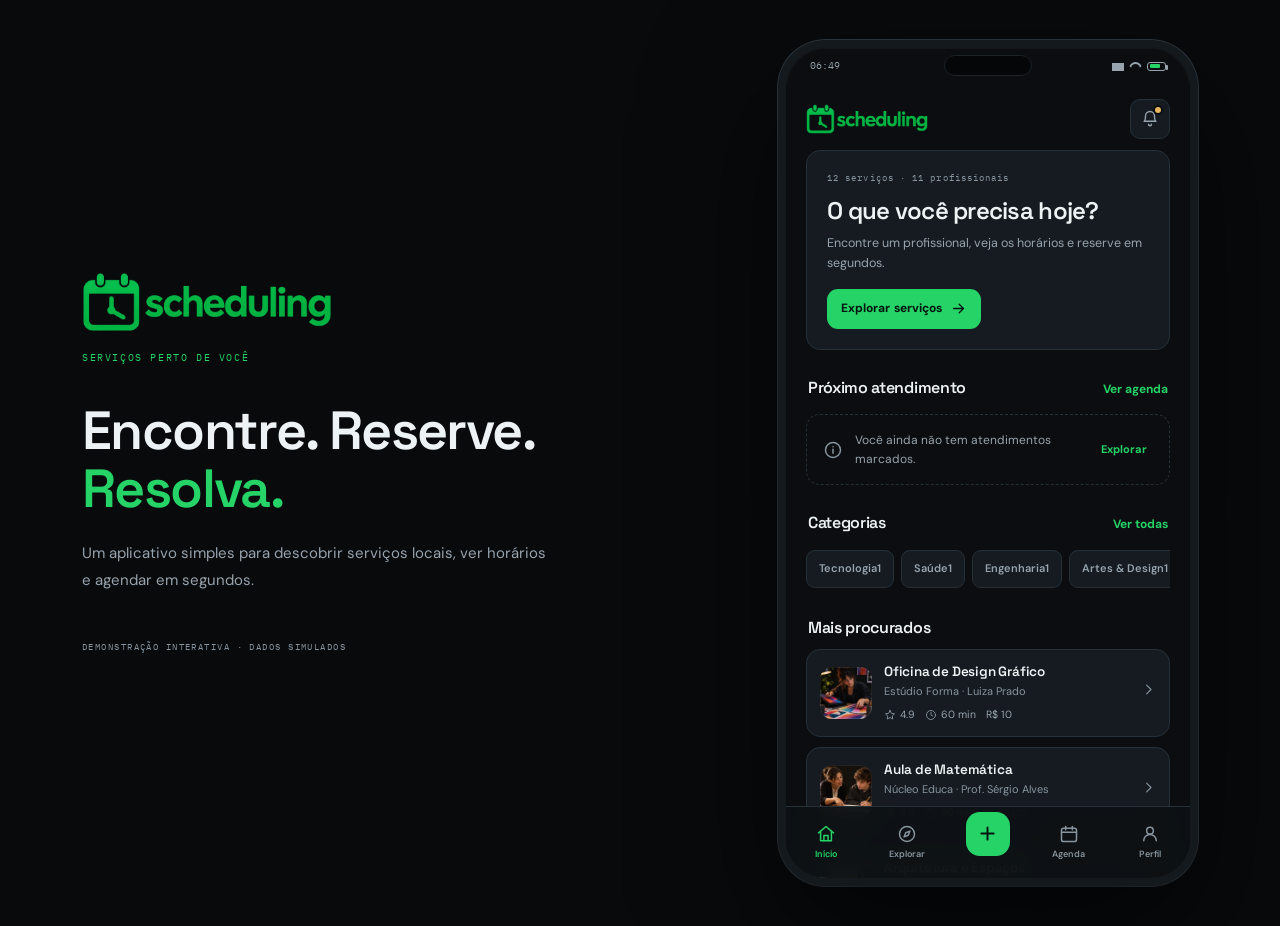
==== index.html @ ecc4379f "App Vila/scheduling: demo interativa de agendamento" ====
<!DOCTYPE html>
<html lang="pt-BR">
<head>
  <meta charset="UTF-8" />
  <meta name="viewport" content="width=device-width, initial-scale=1, viewport-fit=cover" />
  <meta name="theme-color" content="#0b0d10" />
  <meta name="description" content="Vila — encontre serviços perto de você e reserve um horário." />
  <title>Vila · Serviços perto de você</title>
  <link rel="icon" type="image/png" href="assets/logo-scheduling-icon.png" />
  <link rel="preconnect" href="https://fonts.googleapis.com" />
  <link rel="preconnect" href="https://fonts.gstatic.com" crossorigin />
  <link href="https://fonts.googleapis.com/css2?family=DM+Sans:wght@400;500;600;700&family=IBM+Plex+Mono:wght@400;500;600&family=Space+Grotesk:wght@500;600;700&display=swap" rel="stylesheet" />
  <link rel="stylesheet" href="styles.css" />
</head>
<body>

  <svg class="sprite" aria-hidden="true" xmlns="http://www.w3.org/2000/svg">
    <symbol id="i-home" viewBox="0 0 24 24"><path d="M3 10.6 12 3l9 7.6"/><path d="M5.5 9.4V20h13V9.4"/><path d="M9.5 20v-6.2h5V20"/></symbol>
    <symbol id="i-compass" viewBox="0 0 24 24"><circle cx="12" cy="12" r="9"/><path d="m15.5 8.5-2 5-5 2 2-5 5-2Z"/></symbol>
    <symbol id="i-calendar" viewBox="0 0 24 24"><rect x="3" y="5" width="18" height="16" rx="2.5"/><path d="M8 3v4M16 3v4M3 10h18"/></symbol>
    <symbol id="i-user" viewBox="0 0 24 24"><circle cx="12" cy="8" r="4"/><path d="M4.5 20a7.5 7.5 0 0 1 15 0"/></symbol>
    <symbol id="i-plus" viewBox="0 0 24 24"><path d="M12 5v14M5 12h14"/></symbol>
    <symbol id="i-search" viewBox="0 0 24 24"><circle cx="11" cy="11" r="7"/><path d="m20 20-3.6-3.6"/></symbol>
    <symbol id="i-bell" viewBox="0 0 24 24"><path d="M18 8a6 6 0 0 0-12 0c0 6-2 7-2 7h16s-2-1-2-7"/><path d="M10 19a2 2 0 0 0 4 0"/></symbol>
    <symbol id="i-back" viewBox="0 0 24 24"><path d="m15 5-7 7 7 7"/></symbol>
    <symbol id="i-chevron" viewBox="0 0 24 24"><path d="m9 5 7 7-7 7"/></symbol>
    <symbol id="i-star" viewBox="0 0 24 24"><path d="m12 3 2.8 5.6 6.2.9-4.5 4.4 1 6.1-5.5-2.9-5.5 2.9 1-6.1L3 9.5l6.2-.9L12 3Z"/></symbol>
    <symbol id="i-clock" viewBox="0 0 24 24"><circle cx="12" cy="12" r="9"/><path d="M12 7v5l3.5 2"/></symbol>
    <symbol id="i-pin" viewBox="0 0 24 24"><path d="M20 10c0 5-8 11-8 11S4 15 4 10a8 8 0 1 1 16 0Z"/><circle cx="12" cy="10" r="2.5"/></symbol>
    <symbol id="i-check" viewBox="0 0 24 24"><path d="m5 12.5 4.5 4.5L19 7"/></symbol>
    <symbol id="i-x" viewBox="0 0 24 24"><path d="M6 6l12 12M18 6 6 18"/></symbol>
    <symbol id="i-sparkles" viewBox="0 0 24 24"><path d="m12 3 1.7 4.6L18 9.3l-4.3 1.7L12 15.6l-1.7-4.6L6 9.3l4.3-1.7L12 3Z"/><path d="m19 15 .8 2.2L22 18l-2.2.8L19 21l-.8-2.2L16 18l2.2-.8L19 15Z"/></symbol>
    <symbol id="i-code" viewBox="0 0 24 24"><path d="m9 7-5 5 5 5M15 7l5 5-5 5M13 4l-2 16"/></symbol>
    <symbol id="i-heart" viewBox="0 0 24 24"><path d="M20.4 8.6c0 4.2-8.4 10-8.4 10s-8.4-5.8-8.4-10a4.6 4.6 0 0 1 8.4-2.6 4.6 4.6 0 0 1 8.4 2.6Z"/></symbol>
    <symbol id="i-palette" viewBox="0 0 24 24"><path d="M12 3a9 9 0 1 0 0 18h1.5a2 2 0 0 0 1.4-3.4 2 2 0 0 1 1.4-3.4H19a2 2 0 0 0 2-2A9 9 0 0 0 12 3Z"/><circle cx="7.5" cy="11" r="1"/><circle cx="10" cy="7.5" r="1"/><circle cx="15" cy="8" r="1"/></symbol>
    <symbol id="i-briefcase" viewBox="0 0 24 24"><rect x="3" y="7" width="18" height="13" rx="2"/><path d="M9 7V5a2 2 0 0 1 2-2h2a2 2 0 0 1 2 2v2M3 12h18"/></symbol>
    <symbol id="i-book" viewBox="0 0 24 24"><path d="M4 5a2 2 0 0 1 2-2h13v16H6a2 2 0 0 0-2 2V5Z"/><path d="M8 7h7M8 11h5"/></symbol>
    <symbol id="i-mic" viewBox="0 0 24 24"><rect x="9" y="3" width="6" height="11" rx="3"/><path d="M5.5 11.5a6.5 6.5 0 0 0 13 0M12 18v3M9 21h6"/></symbol>
    <symbol id="i-tools" viewBox="0 0 24 24"><path d="M14.5 6.5a4 4 0 0 0 5 5L21 9l-3-3 2-2-2.5-1.5-3 4Z"/><path d="M9.5 17.5a4 4 0 0 1-5-5L3 15l3 3-2 2 2.5 1.5 3-4Z"/><path d="m6 18 12-12"/></symbol>
    <symbol id="i-trash" viewBox="0 0 24 24"><path d="M4 7h16M9 7V4h6v3M6 7l1 13h10l1-13M10 11v6M14 11v6"/></symbol>
    <symbol id="i-edit" viewBox="0 0 24 24"><path d="M4 20h4l11-11-4-4L4 16v4Z"/><path d="m14 6 4 4"/></symbol>
    <symbol id="i-phone" viewBox="0 0 24 24"><path d="M6 3h3l2 5-2.5 1.5a12 12 0 0 0 6 6L16 13l5 2v3a2 2 0 0 1-2 2A16 16 0 0 1 4 5a2 2 0 0 1 2-2Z"/></symbol>
    <symbol id="i-shield" viewBox="0 0 24 24"><path d="M12 3 5 6v5c0 4.5 3 8 7 10 4-2 7-5.5 7-10V6l-7-3Z"/><path d="m9 12 2 2 4-4"/></symbol>
    <symbol id="i-help" viewBox="0 0 24 24"><circle cx="12" cy="12" r="9"/><path d="M9.5 9a2.5 2.5 0 1 1 4 2c-.9.7-1.5 1.2-1.5 2.5"/><path d="M12 17h.01"/></symbol>
    <symbol id="i-refresh" viewBox="0 0 24 24"><path d="M20 11a8 8 0 1 0-2 6"/><path d="M20 4v7h-7"/></symbol>
    <symbol id="i-copy" viewBox="0 0 24 24"><rect x="8" y="8" width="12" height="12" rx="2"/><path d="M16 8V6a2 2 0 0 0-2-2H6a2 2 0 0 0-2 2v8a2 2 0 0 0 2 2h2"/></symbol>
    <symbol id="i-info" viewBox="0 0 24 24"><circle cx="12" cy="12" r="9"/><path d="M12 11v5M12 8h.01"/></symbol>
    <symbol id="i-filter" viewBox="0 0 24 24"><path d="M4 6h16M7 12h10M10 18h4"/></symbol>
    <symbol id="i-arrow" viewBox="0 0 24 24"><path d="M5 12h14M13 6l6 6-6 6"/></symbol>
    <symbol id="i-wallet" viewBox="0 0 24 24"><rect x="3" y="6" width="18" height="14" rx="2.5"/><path d="M3 10h18M16 15h2"/></symbol>
    <symbol id="i-users" viewBox="0 0 24 24"><circle cx="9" cy="8" r="3.5"/><path d="M2.5 19a6.5 6.5 0 0 1 13 0"/><path d="M16 5.5a3.5 3.5 0 0 1 0 7M17 14a6 6 0 0 1 4.5 5"/></symbol>
    <symbol id="i-mail" viewBox="0 0 24 24"><rect x="3" y="5" width="18" height="14" rx="2"/><path d="m3 7 9 6 9-6"/></symbol>
    <symbol id="i-download" viewBox="0 0 24 24"><path d="M12 3v12M7 11l5 5 5-5M4 20h16"/></symbol>
  </svg>

  <div class="stage">
    <aside class="brand-panel">
      <div class="brand-top">
        <img class="brand-logo-img" src="assets/logo-scheduling.webp" alt="scheduling" width="1413" height="340" />
        <span class="mono brand-kicker">SERVIÇOS PERTO DE VOCÊ</span>
      </div>
      <h1>Encontre. Reserve.<br /><em>Resolva.</em></h1>
      <p class="brand-lead">Um aplicativo simples para descobrir serviços locais, ver horários e agendar em segundos.</p>
      <div class="brand-foot mono">DEMONSTRAÇÃO INTERATIVA · DADOS SIMULADOS</div>
    </aside>

    <div class="device" id="device">
      <div class="statusbar" aria-hidden="true">
        <span id="clock">19:02</span>
        <div class="island"></div>
        <span class="status-icons"><i class="sig"></i><i class="wifi"></i><i class="batt"></i></span>
      </div>

      <div class="screen-host" id="screenHost">

        <!-- HOME -->
        <section class="screen active" data-screen="home">
          <div class="appbar">
            <img class="appbar-logo" src="assets/logo-scheduling.webp" alt="scheduling" width="1413" height="340" />
            <button class="icon-btn" data-go="notifications" type="button" aria-label="Notificações"><svg class="ic" aria-hidden="true"><use href="#i-bell"/></svg><i class="dot" id="notifDot"></i></button>
          </div>
          <div class="screen-body">
            <div class="hero-card">
              <span class="hero-eyebrow mono" id="homeSummary">26 serviços · 14 empresas</span>
              <h2>O que você precisa hoje?</h2>
              <p>Encontre um profissional, veja os horários e reserve em segundos.</p>
              <button class="btn btn-primary" data-tab="explore" type="button">Explorar serviços <svg class="ic" aria-hidden="true"><use href="#i-arrow"/></svg></button>
            </div>

            <div class="section-head"><h3>Próximo atendimento</h3><button class="link" data-tab="bookings" type="button">Ver agenda</button></div>
            <div id="homeNext"></div>

            <div class="section-head"><h3>Categorias</h3><button class="link" data-tab="explore" type="button">Ver todas</button></div>
            <div class="category-scroll" id="homeCategories"></div>

            <div class="section-head"><h3>Mais procurados</h3></div>
            <div class="card-list" id="homeFeatured"></div>
          </div>
        </section>

        <!-- EXPLORE -->
        <section class="screen" data-screen="explore">
          <div class="appbar appbar--plain">
            <div><small class="appbar-kicker mono">VILA</small><h2 class="appbar-title">Explorar serviços</h2></div>
            <button class="icon-btn" data-go="notifications" type="button" aria-label="Notificações"><svg class="ic" aria-hidden="true"><use href="#i-bell"/></svg><i class="dot" id="notifDot2"></i></button>
          </div>
          <div class="screen-body">
            <label class="searchbar"><svg class="ic" aria-hidden="true"><use href="#i-search"/></svg><input id="exploreSearch" type="search" placeholder="Buscar serviço, empresa ou profissional" autocomplete="off" aria-label="Buscar serviços" /></label>
            <div class="segmented" id="exploreSegment" role="tablist" aria-label="Tipo de serviço">
              <button class="seg active" data-mine="false" type="button" role="tab">Todos</button>
              <button class="seg" data-mine="true" type="button" role="tab">Meus serviços</button>
            </div>
            <div class="chips" id="exploreChips"></div>
            <div class="result-label mono" id="exploreCount">15 RESULTADOS</div>
            <div class="card-list" id="exploreResults"></div>
          </div>
        </section>

        <!-- DETAIL -->
        <section class="screen" data-screen="detail">
          <div class="appbar appbar--back">
            <button class="back-btn" data-back type="button" aria-label="Voltar"><svg class="ic" aria-hidden="true"><use href="#i-back"/></svg></button>
            <span class="appbar-title">Detalhes do serviço</span>
          </div>
          <div class="screen-body" id="detailBody"></div>
          <div class="screen-footer" id="detailFooter"></div>
        </section>

        <!-- BOOKING -->
        <section class="screen" data-screen="booking">
          <div class="appbar appbar--back">
            <button class="back-btn" data-back type="button" aria-label="Voltar"><svg class="ic" aria-hidden="true"><use href="#i-back"/></svg></button>
            <span class="appbar-title">Agendar atendimento</span>
          </div>
          <div class="screen-body" id="bookingBody"></div>
          <div class="screen-footer"><button class="btn btn-primary btn-block" id="confirmBookingBtn" type="button" disabled>Confirmar agendamento</button></div>
        </section>

        <!-- SUCCESS -->
        <section class="screen" data-screen="success">
          <div class="screen-body center-body" id="successBody"></div>
        </section>

        <!-- BOOKINGS -->
        <section class="screen" data-screen="bookings">
          <div class="appbar appbar--plain">
            <div><small class="appbar-kicker mono">SUA PROGRAMAÇÃO</small><h2 class="appbar-title">Minha agenda</h2></div>
            <span class="count-pill" id="bookingsCount">0</span>
          </div>
          <div class="screen-body">
            <div class="segmented" id="bookingSegment" role="tablist" aria-label="Status dos agendamentos">
              <button class="seg active" data-status="upcoming" type="button" role="tab">Próximos</button>
              <button class="seg" data-status="past" type="button" role="tab">Histórico</button>
            </div>
            <div id="bookingsList"></div>
          </div>
        </section>

        <!-- CREATE -->
        <section class="screen" data-screen="create">
          <div class="appbar appbar--back">
            <button class="back-btn" id="createBack" type="button" aria-label="Voltar"><svg class="ic" aria-hidden="true"><use href="#i-back"/></svg></button>
            <span class="appbar-title">Cadastrar serviço</span>
          </div>
          <div class="step-progress"><i id="createProgress"></i></div>
          <div class="screen-body" id="createBody"></div>
          <div class="screen-footer" id="createFooter"></div>
        </section>

        <!-- PROFILE -->
        <section class="screen" data-screen="profile">
          <div class="appbar appbar--plain">
            <div><small class="appbar-kicker mono">MINHA CONTA</small><h2 class="appbar-title">Perfil</h2></div>
            <button class="icon-btn" data-go="notifications" type="button" aria-label="Notificações"><svg class="ic" aria-hidden="true"><use href="#i-bell"/></svg><i class="dot" id="notifDot3"></i></button>
          </div>
          <div class="screen-body" id="profileBody"></div>
        </section>

        <!-- NOTIFICATIONS -->
        <section class="screen" data-screen="notifications">
          <div class="appbar appbar--back">
            <button class="back-btn" data-back type="button" aria-label="Voltar"><svg class="ic" aria-hidden="true"><use href="#i-back"/></svg></button>
            <span class="appbar-title">Notificações</span>
            <button class="text-btn" id="markRead" type="button">Ler todas</button>
          </div>
          <div class="screen-body" id="notificationsBody"></div>
        </section>

        <!-- HELP -->
        <section class="screen" data-screen="help">
          <div class="appbar appbar--back">
            <button class="back-btn" data-back type="button" aria-label="Voltar"><svg class="ic" aria-hidden="true"><use href="#i-back"/></svg></button>
            <span class="appbar-title">Central de ajuda</span>
          </div>
          <div class="screen-body">
            <div class="help-hero"><span class="help-ic"><svg class="ic" aria-hidden="true"><use href="#i-help"/></svg></span><h3>Como podemos ajudar?</h3><p>Respostas rápidas para as dúvidas mais comuns sobre o app.</p></div>
            <div class="faq">
              <details open><summary>Como faço para agendar um horário?</summary><p>Abra um serviço em Explorar, toque em “Escolher horário”, selecione o dia e o horário desejado e confirme com seu nome e telefone.</p></details>
              <details><summary>Posso cancelar um agendamento?</summary><p>Sim. Vá em Minha agenda, encontre o atendimento e toque em “Cancelar”. A vaga volta a ficar disponível na hora.</p></details>
              <details><summary>Como cadastro um serviço?</summary><p>Toque no botão “+” na barra inferior, preencha os dados do serviço, escolha os dias e horários e publique. Ele aparecerá em “Meus serviços”.</p></details>
              <details><summary>Preciso de internet para usar o app?</summary><p>Esta é uma demonstração local. Seus agendamentos e serviços ficam salvos neste navegador, sem precisar de conexão ou conta.</p></details>
              <details><summary>O código de confirmação serve para quê?</summary><p>Apresente o código ao profissional no dia do atendimento. Você também pode copiá-lo na tela de confirmação.</p></details>
            </div>
          </div>
        </section>

      </div>

      <nav class="tabbar" id="tabbar" aria-label="Navegação principal">
        <button class="tab active" data-tab="home" type="button"><svg class="ic" aria-hidden="true"><use href="#i-home"/></svg><span>Início</span></button>
        <button class="tab" data-tab="explore" type="button"><svg class="ic" aria-hidden="true"><use href="#i-compass"/></svg><span>Explorar</span></button>
        <button class="tab tab-add" data-go="create" type="button" aria-label="Cadastrar serviço"><span class="add-circle"><svg class="ic" aria-hidden="true"><use href="#i-plus"/></svg></span></button>
        <button class="tab" data-tab="bookings" type="button"><svg class="ic" aria-hidden="true"><use href="#i-calendar"/></svg><span>Agenda</span><i class="tab-badge" id="tabBadge" role="status" aria-atomic="true" hidden><span class="sr-only" id="tabBadgeText"></span></i></button>
        <button class="tab" data-tab="profile" type="button"><svg class="ic" aria-hidden="true"><use href="#i-user"/></svg><span>Perfil</span></button>
      </nav>

      <div class="toast-stack" id="toastStack" aria-live="polite"></div>

      <div class="sheet-backdrop" id="sheetBackdrop" hidden></div>
      <div class="confirm-sheet" id="confirmSheet" hidden>
        <div class="sheet-handle"></div>
        <h3 id="confirmTitle">Tem certeza?</h3>
        <p id="confirmMessage"></p>
        <div class="sheet-actions"><button class="btn btn-quiet" id="confirmCancel" type="button">Cancelar</button><button class="btn btn-danger" id="confirmOk" type="button">Confirmar</button></div>
      </div>

    </div>
  </div>

  <script src="app.js"></script>
</body>
</html>
---- styles.css ----
/* ============================================================
   VILA — app de serviços e agendamentos
   ============================================================ */

:root {
  --bg: #0b0d10;
  --bg-2: #101419;
  --surface: #151b21;
  --surface-2: #1b232b;
  --surface-3: #232d36;
  --line: #263039;
  --line-soft: rgba(255, 255, 255, 0.06);
  --text: #edf2f4;
  --muted: #97a3ad;
  --faint: #87949e;
  --accent: #25d366;
  --accent-dim: rgba(37, 211, 102, 0.1);
  --accent-ink: #04150f;
  --accent-2: #74a7ff;
  --amber: #e8b55e;
  --red: #ee7d75;
  --display: "Space Grotesk", "Segoe UI", sans-serif;
  --body: "DM Sans", "Segoe UI", sans-serif;
  --mono: "IBM Plex Mono", Consolas, monospace;
  --ease: cubic-bezier(0.22, 0.8, 0.28, 1);
}

* { box-sizing: border-box; -webkit-tap-highlight-color: transparent; }
html { scroll-behavior: smooth; }
body {
  margin: 0;
  min-height: 100vh;
  background: #080a0c;
  color: var(--text);
  font-family: var(--body);
  font-size: 14px;
  line-height: 1.55;
  -webkit-font-smoothing: antialiased;
  display: grid;
  place-items: center;
  overflow-x: hidden;
}
::selection { background: var(--accent); color: var(--accent-ink); }
button, input, select, textarea { font: inherit; }
button { cursor: pointer; border: 0; }
a { color: inherit; text-decoration: none; }
h1, h2, h3, h4, p { margin: 0; }
h1, h2, h3, h4 { font-family: var(--display); font-weight: 600; letter-spacing: -0.03em; line-height: 1.2; }
.mono { font-family: var(--mono); }
.muted { color: var(--muted); }
.ic { width: 20px; height: 20px; fill: none; stroke: currentColor; stroke-width: 1.8; stroke-linecap: round; stroke-linejoin: round; flex: 0 0 auto; }
.sprite { position: absolute; width: 0; height: 0; overflow: hidden; }
.sr-only { position: absolute; width: 1px; height: 1px; padding: 0; margin: -1px; overflow: hidden; clip: rect(0, 0, 0, 0); white-space: nowrap; border: 0; }
:focus-visible { outline: 2px solid var(--accent); outline-offset: 3px; border-radius: 6px; }
input:focus-visible, select:focus-visible, textarea:focus-visible { outline: none; }

/* ---------- stage / brand panel ---------- */

.stage {
  width: min(1180px, 100%);
  min-height: 100vh;
  display: grid;
  grid-template-columns: minmax(0, 1fr) 420px;
  gap: 78px;
  align-items: center;
  padding: 40px 32px;
}

.brand-panel { max-width: 560px; }
.brand-top { display: grid; gap: 18px; margin-bottom: 36px; }
.brand-logo-img { display: block; width: 250px; max-width: 100%; height: auto; }
.brand-kicker { color: var(--accent); font-size: 10px; letter-spacing: 0.16em; }
.brand-panel h1 { font-size: clamp(38px, 4.2vw, 56px); line-height: 1.08; }
.brand-panel h1 em { font-style: normal; color: var(--accent); }
.brand-lead { margin-top: 22px; max-width: 470px; color: var(--muted); font-size: 15px; line-height: 1.8; }
.brand-features { display: grid; gap: 18px; margin-top: 42px; }
.brand-features > div { display: flex; gap: 14px; align-items: flex-start; }
.feature-ic {
  width: 38px; height: 38px; border-radius: 11px; flex: 0 0 auto;
  display: grid; place-items: center; color: var(--accent);
  background: var(--accent-dim); border: 1px solid rgba(37, 211, 102, 0.22);
}
.feature-ic .ic { width: 18px; height: 18px; }
.brand-features strong { display: block; font-size: 13px; font-weight: 700; }
.brand-features small { display: block; color: var(--faint); font-size: 12px; margin-top: 2px; }
.brand-foot { margin-top: 46px; font-size: 9px; letter-spacing: 0.16em; color: var(--faint); }

/* ---------- device ---------- */

.device {
  position: relative;
  width: 420px;
  height: min(880px, 94vh);
  min-height: 620px;
  display: flex;
  flex-direction: column;
  background: var(--bg);
  border: 8px solid #14191e;
  border-radius: 48px;
  overflow: hidden;
  box-shadow: 0 50px 130px rgba(0, 0, 0, 0.62), 0 0 0 1px #303a43, inset 0 0 0 1px rgba(255, 255, 255, 0.03);
}

.statusbar {
  height: 36px;
  flex: 0 0 36px;
  display: flex;
  align-items: center;
  justify-content: space-between;
  padding: 0 24px;
  font-family: var(--mono);
  font-size: 10px;
  color: var(--muted);
  position: relative;
  z-index: 5;
}
.island { position: absolute; left: 50%; top: 7px; transform: translateX(-50%); width: 88px; height: 21px; border-radius: 14px; background: #040608; border: 1px solid #1b2228; }
.status-icons { display: inline-flex; align-items: center; gap: 5px; }
.status-icons i { display: block; }
.sig { width: 12px; height: 9px; background: linear-gradient(to top, var(--muted) 35%, transparent 35%) 0 0/3px 100%, linear-gradient(to top, var(--muted) 60%, transparent 60%) 4px 0/3px 100%, linear-gradient(to top, var(--muted) 85%, transparent 85%) 8px 0/3px 100%; }
.wifi { width: 13px; height: 9px; border: 2px solid var(--muted); border-bottom: 0; border-radius: 12px 12px 0 0; clip-path: polygon(0 0, 100% 0, 100% 50%, 50% 100%, 0 50%); }
.batt { width: 19px; height: 9px; border: 1px solid var(--muted); border-radius: 3px; position: relative; }
.batt::before { content: ""; position: absolute; inset: 1.5px; right: 5px; background: var(--accent); border-radius: 1px; }
.batt::after { content: ""; position: absolute; right: -3px; top: 2px; width: 2px; height: 5px; background: var(--muted); border-radius: 0 1px 1px 0; }

.screen-host { position: relative; flex: 1; overflow: hidden; }

/* ---------- screens ---------- */

.screen { display: none; position: absolute; inset: 0; flex-direction: column; background: var(--bg); }
.screen.active { display: flex; }
.screen.active.forward { animation: screenForward 0.34s var(--ease) both; }
.screen.active.backward { animation: screenBack 0.34s var(--ease) both; }
@keyframes screenForward { from { opacity: 0.4; transform: translateX(26px); } to { opacity: 1; transform: none; } }
@keyframes screenBack { from { opacity: 0.4; transform: translateX(-20px); } to { opacity: 1; transform: none; } }

.appbar {
  flex: 0 0 auto;
  min-height: 66px;
  display: flex;
  align-items: center;
  gap: 10px;
  padding: 14px 20px 10px;
  background: linear-gradient(180deg, var(--bg) 72%, transparent);
  z-index: 3;
}
.appbar--plain { justify-content: space-between; min-height: 72px; padding-top: 20px; }
.appbar--back { gap: 8px; border-bottom: 1px solid var(--line-soft); }
.appbar-kicker { display: block; font-size: 9px; letter-spacing: 0.15em; color: var(--accent); margin-bottom: 3px; }
.appbar-title { font-size: 20px; letter-spacing: -0.025em; }
.appbar--back .appbar-title { font-size: 16px; flex: 1; }

.appbar-logo { display: block; width: 122px; max-width: 70%; height: auto; margin-right: auto; }
.profile-mini { display: flex; align-items: center; gap: 10px; background: none; color: inherit; padding: 0; text-align: left; flex: 1; }
.avatar-sm {
  width: 38px; height: 38px; border-radius: 12px; flex: 0 0 auto;
  display: grid; place-items: center; font-family: var(--mono); font-size: 11px; font-weight: 600;
  color: var(--accent-ink); background: var(--accent);
}
.profile-mini-text small { display: block; font-size: 10px; color: var(--faint); line-height: 1.3; }
.profile-mini-text strong { display: block; font-size: 14px; font-weight: 700; letter-spacing: -0.01em; }

.icon-btn {
  position: relative; width: 40px; height: 40px; border-radius: 10px;
  display: grid; place-items: center; background: var(--surface); border: 1px solid var(--line); color: var(--muted);
  transition: color 0.2s ease, border-color 0.2s ease, transform 0.2s var(--ease);
}
.icon-btn:hover, .icon-btn:active { color: var(--accent); border-color: rgba(37, 211, 102, 0.4); transform: translateY(-1px); }
.icon-btn .ic { width: 18px; height: 18px; }
.dot { position: absolute; top: 7px; right: 8px; width: 6px; height: 6px; border-radius: 50%; background: var(--amber); box-shadow: 0 0 0 2px var(--bg); }
.dot[hidden] { display: none; }
.back-btn { width: 34px; height: 34px; border-radius: 10px; display: grid; place-items: center; background: var(--surface); color: var(--text); border: 1px solid var(--line); }
.back-btn .ic { width: 17px; height: 17px; }
.text-btn { background: none; color: var(--accent); font-size: 12px; font-weight: 700; padding: 4px; }
.count-pill { font-family: var(--mono); font-size: 11px; color: var(--accent); background: var(--accent-dim); padding: 5px 9px; border-radius: 7px; }

.screen-body { flex: 1; overflow-y: auto; overflow-x: hidden; padding: 0 20px 104px; scrollbar-width: none; overscroll-behavior: contain; scroll-padding: 80px 0 110px; }
.screen-body::-webkit-scrollbar { display: none; }
.center-body { display: flex; flex-direction: column; align-items: center; padding-top: 24px; text-align: center; }
.screen-footer {
  position: absolute; left: 0; right: 0; bottom: 0; z-index: 8;
  padding: 14px 20px calc(16px + env(safe-area-inset-bottom));
  background: linear-gradient(180deg, rgba(11, 13, 16, 0) 0%, var(--bg) 28%);
}

/* ---------- buttons ---------- */

.btn {
  display: inline-flex; align-items: center; justify-content: center; gap: 8px;
  min-height: 44px; padding: 0 18px; border-radius: 11px;
  font-size: 13px; font-weight: 700; letter-spacing: 0.005em;
  transition: transform 0.2s var(--ease), background 0.2s ease, border-color 0.2s ease, box-shadow 0.2s ease, opacity 0.2s ease;
}
.btn .ic { width: 17px; height: 17px; }
.btn:hover:not(:disabled) { transform: translateY(-2px); }
.btn:active:not(:disabled) { transform: scale(0.985); }
.btn:disabled { opacity: 0.38; cursor: not-allowed; }
.btn-primary { background: var(--accent); color: var(--accent-ink); }
.btn-quiet { background: var(--surface-2); color: var(--text); border: 1px solid var(--line); }
.btn-danger { background: rgba(238, 125, 117, 0.14); color: var(--red); border: 1px solid rgba(238, 125, 117, 0.3); }
.btn-block { width: 100%; }
.link { background: none; color: var(--accent); font-size: 12px; font-weight: 700; padding: 4px 0; }
.text-danger { background: none; color: var(--faint); font-size: 12px; padding: 6px 0; }
.text-danger:hover { color: var(--red); }

/* ---------- home ---------- */

.hero-card { border-radius: 14px; padding: 20px; border: 1px solid var(--line); background: var(--surface); }
.hero-eyebrow { display: block; font-size: 9px; letter-spacing: 0.12em; color: var(--faint); margin-bottom: 12px; }
.hero-card h2 { font-size: 24px; line-height: 1.15; }
.hero-card p { margin-top: 8px; color: var(--muted); font-size: 12.5px; line-height: 1.6; }
.hero-card .btn { margin-top: 16px; min-height: 40px; padding: 0 14px; font-size: 12px; }

.section-head { display: flex; align-items: baseline; justify-content: space-between; gap: 12px; margin: 26px 2px 12px; }
.section-head h3 { font-size: 16px; letter-spacing: -0.02em; }
.section-head small { font-size: 10px; }

.next-card { display: flex; align-items: center; gap: 12px; padding: 14px; border: 1px solid var(--line); border-radius: 14px; background: var(--surface); }
.next-time { min-width: 54px; text-align: center; padding-right: 12px; border-right: 1px solid var(--line); }
.next-time strong { display: block; font-family: var(--mono); font-size: 16px; color: var(--accent); line-height: 1.1; }
.next-time small { font-size: 9px; color: var(--faint); text-transform: uppercase; letter-spacing: 0.06em; }
.next-info { flex: 1; min-width: 0; }
.next-info strong { display: block; font-size: 13px; white-space: nowrap; overflow: hidden; text-overflow: ellipsis; }
.next-info span { font-size: 11px; color: var(--faint); }
.empty-inline { display: flex; align-items: center; gap: 12px; padding: 16px; border: 1px dashed var(--line); border-radius: 14px; color: var(--muted); font-size: 12px; }
.empty-inline .ic { color: var(--faint); }
.empty-inline button { margin-left: auto; color: var(--accent); background: none; font-size: 11px; font-weight: 700; white-space: nowrap; }

.category-scroll { display: flex; gap: 7px; overflow-x: auto; padding-bottom: 4px; scrollbar-width: none; }
.category-scroll::-webkit-scrollbar { display: none; }
.category-scroll .chip { background: var(--surface); }

/* ---------- service cards ---------- */

.card-list { display: grid; gap: 10px; }
.service-card {
  display: flex; align-items: center; gap: 12px; width: 100%; text-align: left;
  padding: 13px; border: 1px solid var(--line); border-radius: 14px; background: var(--surface); color: var(--text);
  transition: border-color 0.2s ease, transform 0.2s var(--ease), background 0.2s ease;
  animation: cardIn 0.35s var(--ease) backwards;
}
@keyframes cardIn { from { opacity: 0; transform: translateY(10px); } to { opacity: 1; transform: none; } }
.service-card:hover { border-color: #3b4650; background: var(--surface-2); }
.service-photo { width: 52px; height: 52px; border-radius: 12px; flex: 0 0 auto; background-size: cover; background-position: center; background-color: var(--surface-2); box-shadow: inset 0 0 0 1px rgba(255, 255, 255, 0.07); }
.service-main { flex: 1; min-width: 0; }
.service-main .card-title { display: block; font-family: var(--display); font-size: 13.5px; font-weight: 600; letter-spacing: -0.015em; line-height: 1.3; white-space: nowrap; overflow: hidden; text-overflow: ellipsis; }
.service-main .company { display: block; font-size: 11px; color: var(--faint); margin-top: 2px; white-space: nowrap; overflow: hidden; text-overflow: ellipsis; }
.service-meta { display: flex; gap: 10px; margin-top: 7px; font-size: 10.5px; color: var(--muted); flex-wrap: wrap; }
.service-meta span { display: inline-flex; align-items: center; gap: 4px; }
.service-meta .ic { width: 12px; height: 12px; color: var(--faint); }
.service-end .ic { width: 15px; height: 15px; color: var(--faint); }

/* ---------- explore ---------- */

.searchbar { display: flex; align-items: center; gap: 9px; height: 44px; padding: 0 13px; border: 1px solid var(--line); border-radius: 12px; background: var(--surface); transition: border-color 0.2s ease; }
.searchbar:focus-within { border-color: rgba(37, 211, 102, 0.5); }
.searchbar .ic { width: 17px; height: 17px; color: var(--faint); }
.searchbar input { flex: 1; min-width: 0; border: 0; outline: 0; background: none; color: var(--text); font-size: 12.5px; }
.searchbar input::placeholder { color: var(--faint); }
.searchbar input::-webkit-search-cancel-button { filter: invert(0.6); }

.segmented { display: grid; grid-template-columns: 1fr 1fr; gap: 4px; padding: 4px; margin-top: 14px; border-radius: 11px; background: var(--surface); border: 1px solid var(--line); }
.seg { min-height: 32px; border-radius: 8px; background: transparent; color: var(--faint); font-size: 11.5px; font-weight: 700; transition: all 0.2s ease; }
.seg.active { background: var(--surface-3); color: var(--text); box-shadow: 0 2px 8px rgba(0, 0, 0, 0.2); }

.chips { display: flex; gap: 7px; overflow-x: auto; margin-top: 14px; padding-bottom: 4px; scrollbar-width: none; }
.chips::-webkit-scrollbar { display: none; }
.chip { flex: 0 0 auto; min-height: 38px; display: inline-flex; align-items: center; padding: 7px 12px; border-radius: 9px; border: 1px solid var(--line); background: transparent; color: var(--muted); font-size: 11px; font-weight: 600; transition: all 0.2s ease; }
.chip:hover { color: var(--text); }
.chip.active { background: var(--accent); border-color: var(--accent); color: var(--accent-ink); }
.result-label { margin: 18px 2px 10px; font-size: 9px; letter-spacing: 0.14em; color: var(--faint); }

.empty-block { text-align: center; padding: 46px 16px; border: 1px dashed var(--line); border-radius: 15px; }
.empty-block .ic { width: 30px; height: 30px; color: var(--faint); margin: 0 auto 12px; }
.empty-block h3 { font-size: 16px; }
.empty-block p { color: var(--muted); font-size: 12px; margin: 8px auto 16px; max-width: 230px; }

/* ---------- detail ---------- */

.detail-head { display: flex; align-items: flex-start; gap: 14px; margin-top: 18px; }
.detail-photo-square { width: 68px; height: 68px; border-radius: 14px; flex: 0 0 auto; background-size: cover; background-position: center; background-color: var(--surface-2); box-shadow: inset 0 0 0 1px rgba(255, 255, 255, 0.07); }
.detail-head > div { min-width: 0; flex: 1; }
.detail-cat { display: block; font-family: var(--mono); font-size: 9px; letter-spacing: 0.1em; text-transform: uppercase; color: var(--faint); }
.detail-head h2 { font-size: 21px; margin-top: 5px; line-height: 1.2; }
.detail-company { font-size: 11.5px; color: var(--muted); margin-top: 4px; }
.rating-row { display: flex; align-items: center; gap: 7px; margin-top: 9px; }
.stars { display: inline-flex; gap: 2px; color: var(--amber); }
.stars .ic { width: 13px; height: 13px; fill: currentColor; stroke-width: 0.8; }
.rating-row b { font-family: var(--mono); font-size: 11px; color: var(--text); }
.rating-row span { font-size: 10px; color: var(--faint); }
.rating-row .stars { color: var(--amber); }
.detail-block { margin-top: 24px; }
.detail-block h3 { font-size: 14px; margin-bottom: 10px; }
.detail-block p { color: var(--muted); font-size: 12.5px; line-height: 1.75; }
.include-list { display: grid; gap: 8px; margin-top: 12px; }
.include-list div { display: flex; align-items: center; gap: 9px; font-size: 12px; color: var(--muted); }
.include-list .ic { width: 15px; height: 15px; color: var(--accent); }
.info-rows { display: grid; border: 1px solid var(--line); border-radius: 13px; overflow: hidden; }
.info-rows div { display: flex; align-items: center; gap: 11px; padding: 12px 13px; background: var(--surface); border-bottom: 1px solid var(--line-soft); font-size: 12px; }
.info-rows div:last-child { border-bottom: 0; }
.info-rows .ic { width: 16px; height: 16px; color: var(--faint); }
.info-rows span { color: var(--muted); flex: 1; }
.info-rows strong { font-weight: 600; font-size: 11.5px; text-align: right; }
.provider-row { display: flex; align-items: center; gap: 11px; padding: 13px; border: 1px solid var(--line); border-radius: 13px; background: var(--surface); }
.provider-row .avatar-sm { width: 38px; height: 38px; border-radius: 11px; }
.provider-row strong { display: block; font-size: 12px; }
.provider-row span { font-size: 10.5px; color: var(--faint); }
.slot-preview { display: flex; gap: 7px; overflow-x: auto; margin-top: 10px; scrollbar-width: none; }
.slot-preview::-webkit-scrollbar { display: none; }
.slot-preview span { flex: 0 0 auto; font-family: var(--mono); font-size: 10px; padding: 7px 9px; border-radius: 8px; background: var(--accent-dim); color: var(--accent); }
.slot-preview em { flex: 0 0 auto; font-style: normal; font-size: 10px; color: var(--faint); padding: 7px 2px; }

/* ---------- booking ---------- */

.booking-mini { display: flex; align-items: center; gap: 11px; padding: 13px; border: 1px solid var(--line); border-radius: 13px; background: var(--surface); }
.booking-photo { width: 42px; height: 42px; border-radius: 11px; flex: 0 0 auto; background-size: cover; background-position: center; background-color: var(--surface-2); box-shadow: inset 0 0 0 1px rgba(255, 255, 255, 0.09); }
.booking-mini strong { display: block; font-size: 12.5px; }
.booking-mini div span { font-size: 10.5px; color: var(--faint); }
.day-strip { display: flex; gap: 8px; overflow-x: auto; scrollbar-width: none; padding-bottom: 3px; }
.day-strip::-webkit-scrollbar { display: none; }
.day-card { flex: 0 0 auto; width: 62px; padding: 10px 6px; text-align: center; border: 1px solid var(--line); border-radius: 12px; background: var(--surface); color: var(--muted); transition: all 0.2s ease; }
.day-card small { display: block; font-family: var(--mono); font-size: 9px; letter-spacing: 0.08em; color: var(--faint); }
.day-card strong { display: block; font-family: var(--display); font-size: 19px; line-height: 1.25; color: var(--text); }
.day-card em { display: block; font-style: normal; font-size: 9px; color: var(--faint); }
.day-card.active { background: var(--accent); border-color: var(--accent); color: var(--accent-ink); }
.day-card.active small, .day-card.active strong, .day-card.active em { color: var(--accent-ink); }
.day-card.disabled { opacity: 0.32; cursor: not-allowed; }
.time-grid { display: grid; grid-template-columns: repeat(3, 1fr); gap: 8px; }
.time-btn { min-height: 44px; border-radius: 10px; border: 1px solid var(--line); background: var(--surface); color: var(--text); font-family: var(--mono); font-size: 12px; transition: all 0.2s ease; }
.time-btn:hover:not(:disabled) { border-color: rgba(37, 211, 102, 0.45); }
.time-btn.active { background: var(--accent-dim); border-color: var(--accent); color: var(--accent); }
.time-btn:disabled { opacity: 0.28; cursor: not-allowed; text-decoration: line-through; }

.form-grid { display: grid; gap: 13px; }
.field label { display: block; font-size: 11px; font-weight: 700; color: var(--muted); margin-bottom: 6px; }
.field input, .field select, .field textarea {
  width: 100%; min-height: 44px; padding: 11px 13px; outline: none;
  border: 1px solid var(--line); border-radius: 10px; background: var(--surface); color: var(--text); font-size: 12.5px;
  transition: border-color 0.2s ease, box-shadow 0.2s ease;
}
.field textarea { min-height: 88px; resize: vertical; line-height: 1.6; }
.field input:focus, .field select:focus, .field textarea:focus { border-color: var(--accent); box-shadow: 0 0 0 3px var(--accent-dim); }
.field input::placeholder, .field textarea::placeholder { color: var(--faint); }
.field select { appearance: none; background-image: linear-gradient(45deg, transparent 50%, var(--muted) 50%), linear-gradient(135deg, var(--muted) 50%, transparent 50%); background-position: calc(100% - 18px) 19px, calc(100% - 13px) 19px; background-size: 5px 5px; background-repeat: no-repeat; }
.field select option { background: var(--surface); }
.field.invalid input, .field.invalid select { border-color: var(--red); }
.field-error { display: none; color: var(--red); font-size: 10px; margin-top: 5px; }
.field.invalid .field-error { display: block; }
.error-summary { margin-bottom: 16px; padding: 12px 13px; border: 1px solid rgba(238, 125, 117, 0.4); border-radius: 10px; background: rgba(238, 125, 117, 0.08); }
.error-summary[hidden] { display: none; }
.error-summary h4 { font-size: 12px; color: var(--red); margin-bottom: 6px; }
.error-summary ul { margin: 0; padding-left: 18px; }
.error-summary li { font-size: 11px; color: #f3c1bd; }
.error-summary a { color: #f3c1bd; text-decoration: underline; }
.two-col { display: grid; grid-template-columns: 1fr 1fr; gap: 10px; }
.summary-box { margin-top: 16px; padding: 13px; border: 1px solid var(--line-soft); border-radius: 12px; background: var(--bg-2); }
.summary-box > span { font-family: var(--mono); font-size: 9px; letter-spacing: 0.12em; color: var(--faint); display: block; margin-bottom: 8px; }
.summary-box div { display: flex; justify-content: space-between; gap: 10px; font-size: 11.5px; padding: 3px 0; }
.summary-box span { color: var(--faint); }
.summary-box b { font-weight: 600; text-align: right; }

/* ---------- success ---------- */

.success-mark { width: 76px; height: 76px; border-radius: 50%; display: grid; place-items: center; background: var(--accent-dim); border: 1px solid rgba(37, 211, 102, 0.35); margin-bottom: 20px; animation: popIn 0.5s var(--ease) both; }
.success-mark .ic { width: 36px; height: 36px; color: var(--accent); stroke-width: 2.2; }
@keyframes popIn { from { opacity: 0; transform: scale(0.5); } to { opacity: 1; transform: none; } }
.success-kicker { font-family: var(--mono); font-size: 9px; letter-spacing: 0.16em; color: var(--accent); }
.success h2 { font-size: 24px; margin-top: 8px; }
.success-sub { color: var(--muted); font-size: 12.5px; margin-top: 8px; max-width: 280px; }
.ticket { width: 100%; text-align: left; margin-top: 24px; padding: 18px; border: 1px dashed var(--line); border-radius: 15px; background: var(--surface); position: relative; }
.ticket::before, .ticket::after { content: ""; position: absolute; top: 68px; width: 14px; height: 14px; border-radius: 50%; background: var(--bg); }
.ticket::before { left: -8px; }
.ticket::after { right: -8px; }
.ticket-code { display: flex; justify-content: space-between; align-items: center; gap: 10px; padding-bottom: 14px; border-bottom: 1px dashed var(--line); }
.ticket-code span { font-family: var(--mono); font-size: 9px; letter-spacing: 0.1em; color: var(--faint); }
.ticket-code strong { font-family: var(--mono); font-size: 17px; letter-spacing: 0.06em; color: var(--accent); }
.ticket-details { display: grid; grid-template-columns: 1fr 1fr; gap: 14px; padding-top: 15px; }
.ticket-details div span { display: block; font-family: var(--mono); font-size: 8px; letter-spacing: 0.1em; color: var(--faint); margin-bottom: 3px; }
.ticket-details div strong { font-size: 11.5px; font-weight: 600; }
.success-actions { width: 100%; display: grid; gap: 9px; margin-top: 22px; }

/* ---------- bookings ---------- */

.booking-item { padding: 14px; border: 1px solid var(--line); border-radius: 14px; background: var(--surface); margin-bottom: 10px; animation: cardIn 0.35s var(--ease) backwards; }
.booking-top { display: flex; align-items: flex-start; justify-content: space-between; gap: 10px; }
.booking-top h4 { font-size: 13.5px; line-height: 1.3; }
.booking-top .when { font-family: var(--mono); font-size: 11px; color: var(--accent); white-space: nowrap; }
.booking-sub { font-size: 10.5px; color: var(--faint); margin-top: 4px; }
.booking-tags { display: flex; gap: 7px; flex-wrap: wrap; margin-top: 11px; }
.booking-tags span { font-size: 9.5px; padding: 4px 7px; border-radius: 6px; background: var(--surface-2); color: var(--muted); }
.booking-tags .code { font-family: var(--mono); color: var(--accent); background: var(--accent-dim); }
.booking-actions { display: flex; gap: 12px; margin-top: 12px; padding-top: 11px; border-top: 1px solid var(--line-soft); }
.booking-actions button { display: inline-flex; align-items: center; gap: 5px; background: none; color: var(--muted); font-size: 11px; font-weight: 600; padding: 8px 4px; margin: -4px; }
.booking-actions button:hover { color: var(--text); }
.booking-actions .danger:hover { color: var(--red); }
.booking-actions .ic { width: 13px; height: 13px; }
.past .booking-top .when { color: var(--faint); }

/* ---------- create ---------- */

.step-progress { height: 3px; background: var(--surface-3); flex: 0 0 3px; }
.step-progress i { display: block; height: 100%; width: 33.33%; background: var(--accent); transition: width 0.4s var(--ease); }
.create-head { margin: 20px 2px 18px; }
.create-head .mono { font-size: 9px; letter-spacing: 0.14em; color: var(--accent); }
.create-head h2 { font-size: 22px; margin-top: 7px; }
.create-head p { color: var(--muted); font-size: 12px; margin-top: 6px; }
.create-review { margin-top: 18px; padding: 13px; border: 1px solid var(--line); border-radius: 12px; background: var(--bg-2); }
.create-review h4 { font-size: 12px; margin-bottom: 9px; }
.create-review div { display: flex; justify-content: space-between; gap: 12px; font-size: 11px; padding: 3px 0; }
.create-review span { color: var(--faint); }
.create-review b { text-align: right; font-weight: 600; }
.pick-grid { display: grid; grid-template-columns: repeat(3, 1fr); gap: 8px; }
.pick-btn { min-height: 44px; border-radius: 9px; border: 1px solid var(--line); background: var(--surface); color: var(--muted); font-family: var(--mono); font-size: 11px; transition: all 0.2s ease; }
.pick-btn.active { background: var(--accent-dim); border-color: var(--accent); color: var(--accent); }
.hint { margin-top: 10px; font-size: 10.5px; color: var(--faint); }

/* ---------- profile ---------- */

.profile-hero { text-align: center; padding: 18px 0 20px; }
.big-avatar { width: 76px; height: 76px; margin: 0 auto; border-radius: 24px; display: grid; place-items: center; font-family: var(--mono); font-size: 22px; font-weight: 600; color: var(--accent-ink); background: var(--accent); }
.profile-hero h2 { font-size: 21px; margin-top: 14px; }
.profile-hero p { font-size: 11px; color: var(--faint); margin-top: 3px; }
.profile-hero .btn { margin-top: 14px; min-height: 34px; font-size: 11px; }
.stat-row { display: grid; grid-template-columns: repeat(3, 1fr); border: 1px solid var(--line); border-radius: 14px; background: var(--surface); margin-top: 6px; }
.stat-row div { text-align: center; padding: 14px 4px; border-right: 1px solid var(--line-soft); }
.stat-row div:last-child { border-right: 0; }
.stat-row strong { display: block; font-family: var(--display); font-size: 19px; line-height: 1.1; }
.stat-row small { font-size: 9px; color: var(--faint); }
.menu-group { margin-top: 24px; }
.menu-group > .mono { font-size: 9px; letter-spacing: 0.14em; color: var(--faint); display: block; margin: 0 2px 9px; }
.menu-card { border: 1px solid var(--line); border-radius: 14px; background: var(--surface); overflow: hidden; }
.menu-row { display: flex; align-items: center; gap: 12px; width: 100%; text-align: left; padding: 13px 14px; border-bottom: 1px solid var(--line-soft); background: transparent; color: var(--text); transition: background 0.2s ease; }
.menu-row:last-child { border-bottom: 0; }
.menu-row:hover { background: var(--surface-2); }
.menu-row > .ic:first-child { width: 17px; height: 17px; color: var(--accent); }
.menu-row span { flex: 1; font-size: 12.5px; }
.menu-row small { display: block; color: var(--faint); font-size: 10px; margin-top: 1px; }
.menu-row > .ic:last-child { width: 15px; height: 15px; color: var(--faint); }
.menu-row.danger > .ic:first-child { color: var(--red); }
.switch { width: 36px; height: 21px; border-radius: 12px; background: var(--surface-3); border: 1px solid var(--line); position: relative; transition: background 0.25s ease; flex: 0 0 auto; }
.switch::after { content: ""; position: absolute; top: 2px; left: 2px; width: 15px; height: 15px; border-radius: 50%; background: var(--muted); transition: transform 0.25s var(--ease), background 0.25s ease; }
.switch.on { background: var(--accent); border-color: var(--accent); }
.switch.on::after { transform: translateX(15px); background: var(--accent-ink); }
.profile-edit { margin-top: 12px; }

/* ---------- notifications / help ---------- */

.notif-item { display: flex; gap: 11px; padding: 13px; border: 1px solid var(--line); border-radius: 13px; background: var(--surface); margin-bottom: 9px; }
.notif-item.unread { border-color: rgba(37, 211, 102, 0.35); }
.notif-ic { width: 34px; height: 34px; border-radius: 10px; display: grid; place-items: center; flex: 0 0 auto; background: var(--accent-dim); color: var(--accent); }
.notif-ic .ic { width: 16px; height: 16px; }
.notif-ic.amber { background: rgba(232, 181, 94, 0.12); color: var(--amber); }
.notif-item strong { display: block; font-size: 12px; }
.notif-item p { font-size: 11px; color: var(--muted); margin-top: 3px; line-height: 1.5; }
.notif-item time { display: block; font-family: var(--mono); font-size: 9px; color: var(--faint); margin-top: 7px; }
.help-hero { text-align: center; padding: 18px 0 22px; }
.help-ic { width: 56px; height: 56px; border-radius: 17px; margin: 0 auto; display: grid; place-items: center; color: var(--accent); background: var(--accent-dim); border: 1px solid rgba(37, 211, 102, 0.25); }
.help-ic .ic { width: 26px; height: 26px; }
.help-hero h3 { font-size: 19px; margin-top: 14px; }
.help-hero p { font-size: 11.5px; color: var(--muted); margin-top: 6px; }
.faq { display: grid; gap: 9px; }
.faq details { border: 1px solid var(--line); border-radius: 12px; background: var(--surface); overflow: hidden; }
.faq summary { padding: 13px 14px; font-size: 12px; font-weight: 600; cursor: pointer; list-style: none; display: flex; justify-content: space-between; align-items: center; gap: 10px; }
.faq summary::-webkit-details-marker { display: none; }
.faq summary::after { content: "+"; color: var(--accent); font-size: 16px; line-height: 1; }
.faq details[open] summary::after { content: "−"; }
.faq details p { padding: 0 14px 14px; font-size: 11.5px; color: var(--muted); line-height: 1.7; }

/* ---------- tabbar ---------- */

.tabbar {
  position: absolute; left: 0; right: 0; bottom: 0; z-index: 12;
  height: calc(72px + env(safe-area-inset-bottom));
  padding-bottom: env(safe-area-inset-bottom);
  display: grid; grid-template-columns: repeat(5, 1fr); align-items: center;
  background: rgba(13, 17, 21, 0.94);
  backdrop-filter: blur(18px); -webkit-backdrop-filter: blur(18px);
  border-top: 1px solid var(--line);
  transition: transform 0.32s var(--ease), opacity 0.25s ease;
}
.device.immersive .tabbar { transform: translateY(105%); opacity: 0; pointer-events: none; }
.tab { position: relative; display: grid; justify-items: center; gap: 4px; background: none; color: var(--faint); font-size: 9px; font-weight: 600; padding: 6px 0; transition: color 0.2s ease; }
.tab .ic { width: 20px; height: 20px; }
.tab.active { color: var(--accent); }
.tab-add { align-self: center; }
.add-circle { width: 44px; height: 44px; margin-top: -18px; border-radius: 14px; display: grid; place-items: center; color: var(--accent-ink); background: var(--accent); transition: transform 0.2s var(--ease); }
.tab-add:hover .add-circle { transform: translateY(-3px) rotate(90deg); }
.add-circle .ic { width: 21px; height: 21px; stroke-width: 2.2; }
.tab-badge { position: absolute; top: 3px; right: calc(50% - 16px); width: 7px; height: 7px; border-radius: 50%; background: var(--amber); box-shadow: 0 0 0 2px #0d1115; }
.tab-badge[hidden] { display: none; }

/* ---------- toasts & sheet ---------- */

.toast-stack { position: absolute; left: 14px; right: 14px; bottom: calc(84px + env(safe-area-inset-bottom)); z-index: 60; display: grid; gap: 8px; pointer-events: none; }
.device.immersive .toast-stack { bottom: calc(20px + env(safe-area-inset-bottom)); }
.toast { display: flex; align-items: flex-start; gap: 10px; padding: 12px 13px; border: 1px solid var(--line); border-left: 2px solid var(--accent); border-radius: 11px; background: var(--surface-2); box-shadow: 0 16px 36px rgba(0, 0, 0, 0.45); font-size: 11.5px; animation: toastIn 0.3s var(--ease) both; pointer-events: auto; }
.toast.leaving { animation: toastOut 0.25s ease forwards; }
.toast.error { border-left-color: var(--red); }
.toast.tip { border-left-color: var(--amber); }
.toast b { display: block; font-size: 11.5px; margin-bottom: 1px; }
.toast span { color: var(--muted); }
.toast-icon { font-family: var(--mono); color: var(--accent); }
.toast.error .toast-icon { color: var(--red); }
.toast.tip .toast-icon { color: var(--amber); }
@keyframes toastIn { from { opacity: 0; transform: translateY(12px) scale(0.98); } to { opacity: 1; transform: none; } }
@keyframes toastOut { to { opacity: 0; transform: translateX(20px); } }

.sheet-backdrop { position: absolute; inset: 0; z-index: 70; background: rgba(4, 6, 8, 0.68); backdrop-filter: blur(4px); }
.sheet-backdrop[hidden], .confirm-sheet[hidden] { display: none; }
.confirm-sheet { position: absolute; left: 0; right: 0; bottom: 0; z-index: 71; padding: 10px 20px calc(20px + env(safe-area-inset-bottom)); border-radius: 22px 22px 0 0; border-top: 1px solid var(--line); background: var(--surface); animation: sheetUp 0.3s var(--ease) both; }
@keyframes sheetUp { from { transform: translateY(100%); } to { transform: none; } }
.sheet-handle { width: 34px; height: 4px; border-radius: 4px; background: var(--surface-3); margin: 0 auto 18px; }
.confirm-sheet h3 { font-size: 18px; }
.confirm-sheet p { color: var(--muted); font-size: 12px; margin-top: 7px; }
.sheet-actions { display: grid; grid-template-columns: 1fr 1fr; gap: 9px; margin-top: 20px; }

/* ---------- responsive ---------- */

@media (max-width: 980px) {
  body { display: block; }
  .stage { display: block; width: 100%; min-height: 0; padding: 0; }
  .brand-panel { display: none; }
  .device { margin: 0 auto; width: min(430px, 100%); height: 100dvh; min-height: 0; border: 0; border-radius: 0; box-shadow: none; }
  .statusbar { display: none; }
  .island { display: none; }
}

@media (max-width: 380px) {
  .appbar { padding-left: 16px; padding-right: 16px; }
  .screen-body { padding-left: 16px; padding-right: 16px; }
  .screen-footer { padding-left: 16px; padding-right: 16px; }
  .service-main .card-title { font-size: 12.5px; }
  .hero-card h2 { font-size: 24px; }
  .time-grid, .pick-grid { grid-template-columns: repeat(2, 1fr); }
}

@media (prefers-reduced-motion: reduce) {
  *, *::before, *::after { animation-duration: 0.01ms !important; animation-iteration-count: 1 !important; transition-duration: 0.01ms !important; scroll-behavior: auto !important; }
}
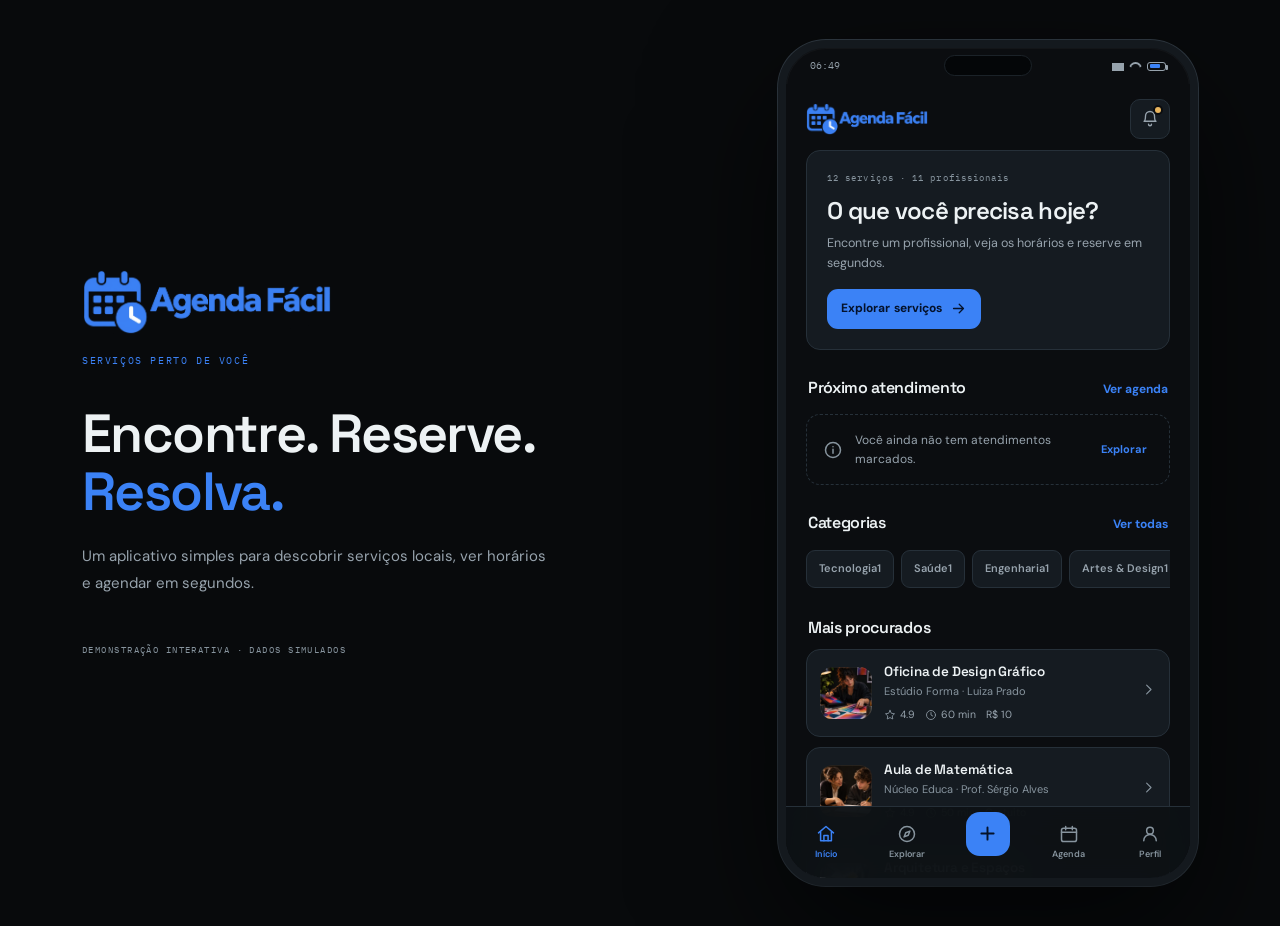
==== commit 669a27c3: "Agenda Facil: nova identidade, logo e apresentacao da feira" ====
--- a/index.html
+++ b/index.html
@@ -4,9 +4,9 @@
   <meta charset="UTF-8" />
   <meta name="viewport" content="width=device-width, initial-scale=1, viewport-fit=cover" />
   <meta name="theme-color" content="#0b0d10" />
-  <meta name="description" content="Vila — encontre serviços perto de você e reserve um horário." />
-  <title>Vila · Serviços perto de você</title>
-  <link rel="icon" type="image/png" href="assets/logo-scheduling-icon.png" />
+  <meta name="description" content="Agenda Fácil — encontre serviços perto de você e reserve um horário." />
+  <title>Agenda Fácil · Serviços perto de você</title>
+  <link rel="icon" type="image/png" href="assets/logo-agenda-facil-icon.png" />
   <link rel="preconnect" href="https://fonts.googleapis.com" />
   <link rel="preconnect" href="https://fonts.gstatic.com" crossorigin />
   <link href="https://fonts.googleapis.com/css2?family=DM+Sans:wght@400;500;600;700&family=IBM+Plex+Mono:wght@400;500;600&family=Space+Grotesk:wght@500;600;700&display=swap" rel="stylesheet" />
@@ -56,7 +56,7 @@
   <div class="stage">
     <aside class="brand-panel">
       <div class="brand-top">
-        <img class="brand-logo-img" src="assets/logo-scheduling.webp" alt="scheduling" width="1413" height="340" />
+        <img class="brand-logo-img" src="assets/logo-agenda-facil.webp" alt="Agenda Fácil" width="1038" height="275" />
         <span class="mono brand-kicker">SERVIÇOS PERTO DE VOCÊ</span>
       </div>
       <h1>Encontre. Reserve.<br /><em>Resolva.</em></h1>
@@ -76,7 +76,7 @@
         <!-- HOME -->
         <section class="screen active" data-screen="home">
           <div class="appbar">
-            <img class="appbar-logo" src="assets/logo-scheduling.webp" alt="scheduling" width="1413" height="340" />
+            <img class="appbar-logo" src="assets/logo-agenda-facil.webp" alt="Agenda Fácil" width="1038" height="275" />
             <button class="icon-btn" data-go="notifications" type="button" aria-label="Notificações"><svg class="ic" aria-hidden="true"><use href="#i-bell"/></svg><i class="dot" id="notifDot"></i></button>
           </div>
           <div class="screen-body">
@@ -101,7 +101,7 @@
         <!-- EXPLORE -->
         <section class="screen" data-screen="explore">
           <div class="appbar appbar--plain">
-            <div><small class="appbar-kicker mono">VILA</small><h2 class="appbar-title">Explorar serviços</h2></div>
+            <div><small class="appbar-kicker mono">AGENDA FÁCIL</small><h2 class="appbar-title">Explorar serviços</h2></div>
             <button class="icon-btn" data-go="notifications" type="button" aria-label="Notificações"><svg class="ic" aria-hidden="true"><use href="#i-bell"/></svg><i class="dot" id="notifDot2"></i></button>
           </div>
           <div class="screen-body">
--- a/styles.css
+++ b/styles.css
@@ -1,5 +1,5 @@
 /* ============================================================
-   VILA — app de serviços e agendamentos
+   AGENDA FÁCIL — app de serviços e agendamentos
    ============================================================ */
 
 :root {
@@ -13,9 +13,9 @@
   --text: #edf2f4;
   --muted: #97a3ad;
   --faint: #87949e;
-  --accent: #25d366;
-  --accent-dim: rgba(37, 211, 102, 0.1);
-  --accent-ink: #04150f;
+  --accent: #3b82f6;
+  --accent-dim: rgba(59, 130, 246, 0.1);
+  --accent-ink: #04122b;
   --accent-2: #74a7ff;
   --amber: #e8b55e;
   --red: #ee7d75;
@@ -78,7 +78,7 @@
 .feature-ic {
   width: 38px; height: 38px; border-radius: 11px; flex: 0 0 auto;
   display: grid; place-items: center; color: var(--accent);
-  background: var(--accent-dim); border: 1px solid rgba(37, 211, 102, 0.22);
+  background: var(--accent-dim); border: 1px solid rgba(59, 130, 246, 0.22);
 }
 .feature-ic .ic { width: 18px; height: 18px; }
 .brand-features strong { display: block; font-size: 13px; font-weight: 700; }
@@ -165,7 +165,7 @@
   display: grid; place-items: center; background: var(--surface); border: 1px solid var(--line); color: var(--muted);
   transition: color 0.2s ease, border-color 0.2s ease, transform 0.2s var(--ease);
 }
-.icon-btn:hover, .icon-btn:active { color: var(--accent); border-color: rgba(37, 211, 102, 0.4); transform: translateY(-1px); }
+.icon-btn:hover, .icon-btn:active { color: var(--accent); border-color: rgba(59, 130, 246, 0.4); transform: translateY(-1px); }
 .icon-btn .ic { width: 18px; height: 18px; }
 .dot { position: absolute; top: 7px; right: 8px; width: 6px; height: 6px; border-radius: 50%; background: var(--amber); box-shadow: 0 0 0 2px var(--bg); }
 .dot[hidden] { display: none; }
@@ -253,7 +253,7 @@
 /* ---------- explore ---------- */
 
 .searchbar { display: flex; align-items: center; gap: 9px; height: 44px; padding: 0 13px; border: 1px solid var(--line); border-radius: 12px; background: var(--surface); transition: border-color 0.2s ease; }
-.searchbar:focus-within { border-color: rgba(37, 211, 102, 0.5); }
+.searchbar:focus-within { border-color: rgba(59, 130, 246, 0.5); }
 .searchbar .ic { width: 17px; height: 17px; color: var(--faint); }
 .searchbar input { flex: 1; min-width: 0; border: 0; outline: 0; background: none; color: var(--text); font-size: 12.5px; }
 .searchbar input::placeholder { color: var(--faint); }
@@ -327,7 +327,7 @@
 .day-card.disabled { opacity: 0.32; cursor: not-allowed; }
 .time-grid { display: grid; grid-template-columns: repeat(3, 1fr); gap: 8px; }
 .time-btn { min-height: 44px; border-radius: 10px; border: 1px solid var(--line); background: var(--surface); color: var(--text); font-family: var(--mono); font-size: 12px; transition: all 0.2s ease; }
-.time-btn:hover:not(:disabled) { border-color: rgba(37, 211, 102, 0.45); }
+.time-btn:hover:not(:disabled) { border-color: rgba(59, 130, 246, 0.45); }
 .time-btn.active { background: var(--accent-dim); border-color: var(--accent); color: var(--accent); }
 .time-btn:disabled { opacity: 0.28; cursor: not-allowed; text-decoration: line-through; }
 
@@ -361,7 +361,7 @@
 
 /* ---------- success ---------- */
 
-.success-mark { width: 76px; height: 76px; border-radius: 50%; display: grid; place-items: center; background: var(--accent-dim); border: 1px solid rgba(37, 211, 102, 0.35); margin-bottom: 20px; animation: popIn 0.5s var(--ease) both; }
+.success-mark { width: 76px; height: 76px; border-radius: 50%; display: grid; place-items: center; background: var(--accent-dim); border: 1px solid rgba(59, 130, 246, 0.35); margin-bottom: 20px; animation: popIn 0.5s var(--ease) both; }
 .success-mark .ic { width: 36px; height: 36px; color: var(--accent); stroke-width: 2.2; }
 @keyframes popIn { from { opacity: 0; transform: scale(0.5); } to { opacity: 1; transform: none; } }
 .success-kicker { font-family: var(--mono); font-size: 9px; letter-spacing: 0.16em; color: var(--accent); }
@@ -446,7 +446,7 @@
 /* ---------- notifications / help ---------- */
 
 .notif-item { display: flex; gap: 11px; padding: 13px; border: 1px solid var(--line); border-radius: 13px; background: var(--surface); margin-bottom: 9px; }
-.notif-item.unread { border-color: rgba(37, 211, 102, 0.35); }
+.notif-item.unread { border-color: rgba(59, 130, 246, 0.35); }
 .notif-ic { width: 34px; height: 34px; border-radius: 10px; display: grid; place-items: center; flex: 0 0 auto; background: var(--accent-dim); color: var(--accent); }
 .notif-ic .ic { width: 16px; height: 16px; }
 .notif-ic.amber { background: rgba(232, 181, 94, 0.12); color: var(--amber); }
@@ -454,7 +454,7 @@
 .notif-item p { font-size: 11px; color: var(--muted); margin-top: 3px; line-height: 1.5; }
 .notif-item time { display: block; font-family: var(--mono); font-size: 9px; color: var(--faint); margin-top: 7px; }
 .help-hero { text-align: center; padding: 18px 0 22px; }
-.help-ic { width: 56px; height: 56px; border-radius: 17px; margin: 0 auto; display: grid; place-items: center; color: var(--accent); background: var(--accent-dim); border: 1px solid rgba(37, 211, 102, 0.25); }
+.help-ic { width: 56px; height: 56px; border-radius: 17px; margin: 0 auto; display: grid; place-items: center; color: var(--accent); background: var(--accent-dim); border: 1px solid rgba(59, 130, 246, 0.25); }
 .help-ic .ic { width: 26px; height: 26px; }
 .help-hero h3 { font-size: 19px; margin-top: 14px; }
 .help-hero p { font-size: 11.5px; color: var(--muted); margin-top: 6px; }
